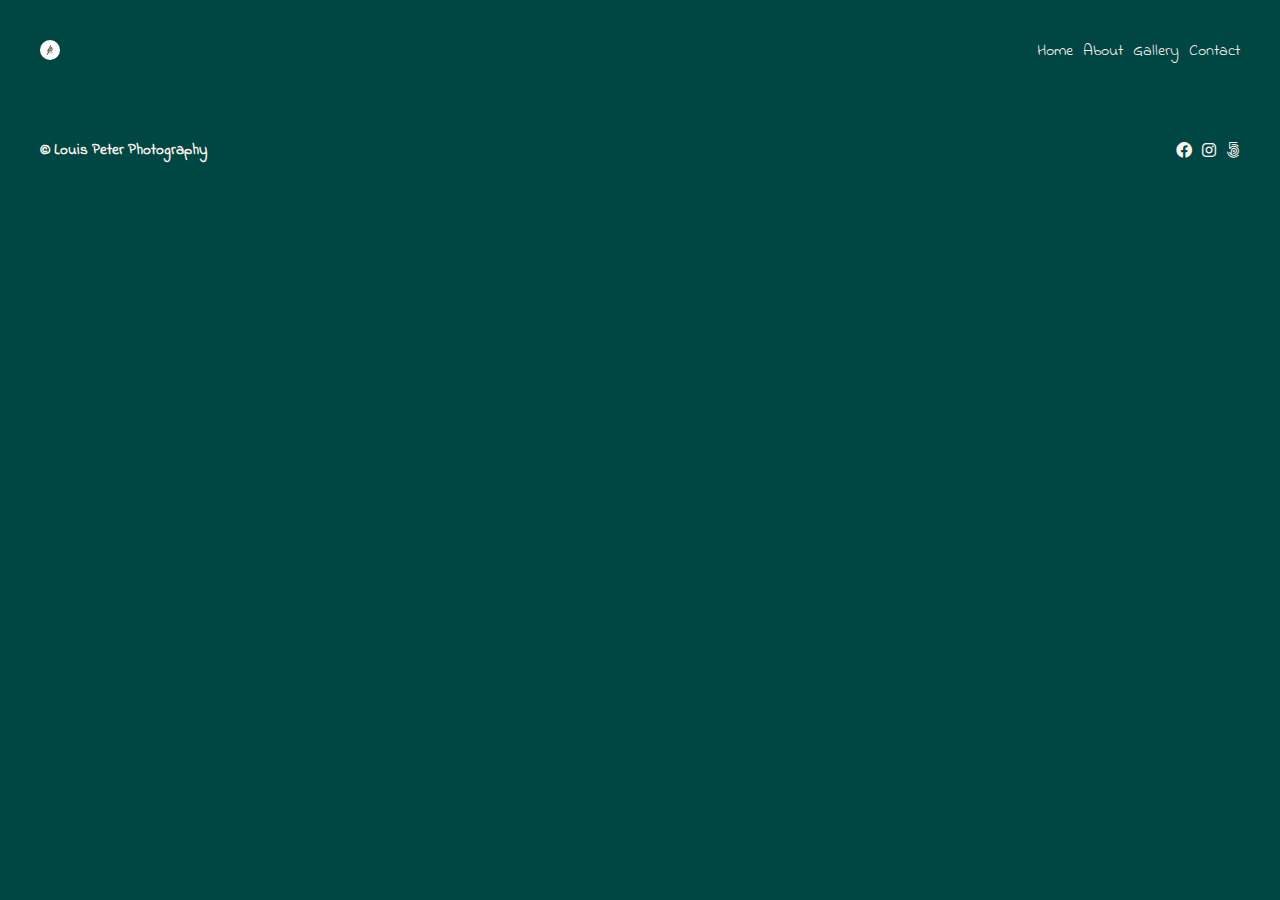
==== about..html @ 99bb242d "fonts, positioning, content and more" ====
<head>
    <meta charset="UTF-8">
    <meta http-equiv="X-UA-Compatible" content="IE=edge">
    <meta name="viewport" content="width=device-width, initial-scale=1.0">
    <link rel="stylesheet" href="./fontawesome-free-6.3.0-web/css/all.css">
    <link rel="preconnect" href="https://fonts.googleapis.com">
    <link rel="preconnect" href="https://fonts.gstatic.com" crossorigin>
    <link href="https://fonts.googleapis.com/css2?family=Indie+Flower&family=Tilt+Warp&display=swap" rel="stylesheet">
    <link rel="stylesheet" href="./style.css">
    <title>Louis Peter Photography</title>
</head>

<body>
    <header>
        <div class="logo">
            <img src="./images/LP-01.jpg" alt="logo">
        </div>
        <nav>
            <ul>
                <li><a href="./home.html">Home</a></li>
                <li><a href="./about..html">About</a></li>
                <li><a href="./gallery.html">Gallery</a></li>
                <li><a href="./contact.html">Contact</a></li>
            </ul>
        </nav>
    </header>

    <main>

    </main>

    <footer>
        <div>
            <p>© Louis Peter Photography</p>
        </div>
        <div>
            <ul>
                <li><a href="https://www.facebook.com/louisclarencepeter" target="_blank"><i
                            class="fa-brands fa-facebook"></i></a></li>
                <li><a href="https://www.instagram.com/louispeterphotography/" target="_blank"><i
                            class="fa-brands fa-instagram"></i></a></li>
                <li><a href="https://500px.com/p/louisclarencepeters" target="_blank"><i
                            class="fa-brands fa-500px"></i></a>
                </li>
            </ul>
        </div>
    </footer>

</body>

</html>
---- style.css ----
* {
    box-sizing: border-box;
    font-family: 'Indie Flower', cursive;
    font-family: 'Tilt Warp', cursive;
}

html {
    font-size: 62.5%;
    display: table;
    margin: auto;
}

body {
    font-size: 16px;
    line-height: 1.5;
    background-color: #004643;
    width: 1200px;
    display: table-cell;
    vertical-align: middle;
}

header {
    width: 100%;
    height: 100px;
    background-color: #004643;
    display: flex;
    justify-content: space-between;
    align-items: center;
}

.logo img {
    width: 2rem;
    height: 2rem;
    border-radius: 50%;
}

footer {
    width: 100%;
    height: 100px;
    background-color: #004643;
    display: flex;
    justify-content: space-between;
    align-items: center;

}

footer p {
    font-size: 1.5rem;
    color: #fff3ec;
    text-align: center;
    margin: 0;
    padding: 0;
    font-family: 'Indie Flower', cursive;
}

h1 {
    grid-column: 1 / 9;
    grid-row: 1 / 2;
    text-align: center;
    font-size: 6rem;
    font-weight: 700;
    color: #fff3ec;
    margin: 0;
    padding: 0;
    z-index: 1;
    font-family: 'Tilt Warp', cursive;
}

p {
    font-size: 5rem;
    font-weight: 700;
    color: #fff3ec;
    text-align: center;
    margin: 0;
    padding: 0;
}

.p1 {
    grid-column: 1 / 9;
    grid-row: 3 / 3;
    text-align: center;
    font-size: 7rem;
    font-weight: 700;
    color: #fff3ec;
    margin: 0;
    padding: 0;
    z-index: 1;
    font-family: 'Tilt Warp', cursive;
}

.p2 {
    grid-column: 1 / 9;
    grid-row: 4 / 4;
    text-align: center;
    font-size: 7rem;
    font-weight: 700;
    color: #fff3ec;
    margin: 0;
    padding: 0;
    z-index: 1;
    font-family: 'Tilt Warp', cursive;
}

.p3 {
    grid-column: 1 / 9;
    grid-row: 5 / 5;
    text-align: center;
    font-size: 7rem;
    font-weight: 700;
    color: #fff3ec;
    margin: 0;
    padding: 0;
    z-index: 1;
    font-family: 'Tilt Warp', cursive;
}

button {
    font-size: 2.5rem;
    font-weight: 700;
    background-color: #fff3ec;
    border: none;
    border-radius: 5px;
    padding: 10px 20px;
    cursor: pointer;
    height: 4rem;
    grid-column: 4/6;
    grid-row: 8;
    z-index: 1;
    display: flex;
    justify-content: center;
    align-items: center;
    margin: 0 auto;
    margin-top: 3rem;
}

button a {
    color: #271c19;
}

button:hover {
    background-color: #e78fb3;
}

li {
    list-style: none;
}

a {
    text-decoration: none;
    color: #fff3ec;
    font-family: 'Indie Flower', cursive;
}

ul {
    padding: 0;
    margin: 0;
    display: flex;
    justify-content: space-between;
    width: 100%;
    gap: 1rem;
}

.i {
    width: 3rem;
    height: 3rem;
}

.i:hover {
    color: #e78fb3;
}

main {
    display: grid;
    grid-template-columns: repeat(8, 1fr);
    grid-template-rows: repeat(10, 1fr);
}

.item1 {
    grid-column: 1 / 3;
    grid-row: 1 / 3;
    background-image: url(./images/IMG_6039.jpg);
    background-size: cover;
    background-position: center;
}

.item2 {
    grid-column: 5/ 7;
    grid-row: 2 / 4;
    background-image: url(./images/IMG_5282.jpg);
    background-size: cover;
    background-position: center;
}

.item3 {
    grid-column: 2 / 5;
    grid-row: 3/ 6;
    background-image: url(./images/IMG_0080.jpg);
    background-size: cover;
    background-position: center;
}

.item4 {
    grid-column: 4 / 8;
    grid-row: 5 / 8;
    background-image: url(./images/IMG_0850.jpg);
    background-size: cover;
    background-position: center;
}

.item5 {
    grid-column: 2/ 5;
    grid-row: 9 / 11;
    background-image: url(./images/IMG_4699.jpg);
    background-size: cover;
    background-position: center;
}

.item6 {
    grid-column: 7 / 10;
    grid-row: 8 / 11;
    background-image: url(./images/IMG_1683.jpg);
    background-position: center;
    background-size: cover;
}

.item7 {
    grid-column: 7 / 10;
    grid-row: 1 / 5;
    background-image: url(./images/IMG_2062.jpg);
    background-position: center;
    background-size: cover;
}

.item8 {
    grid-column: 1 / 3;
    grid-row: 5 / 9;
    background-image: url(./images/IMG_3733.jpg);
    background-size: cover;
    background-position: center;
    background-size: cover;
}
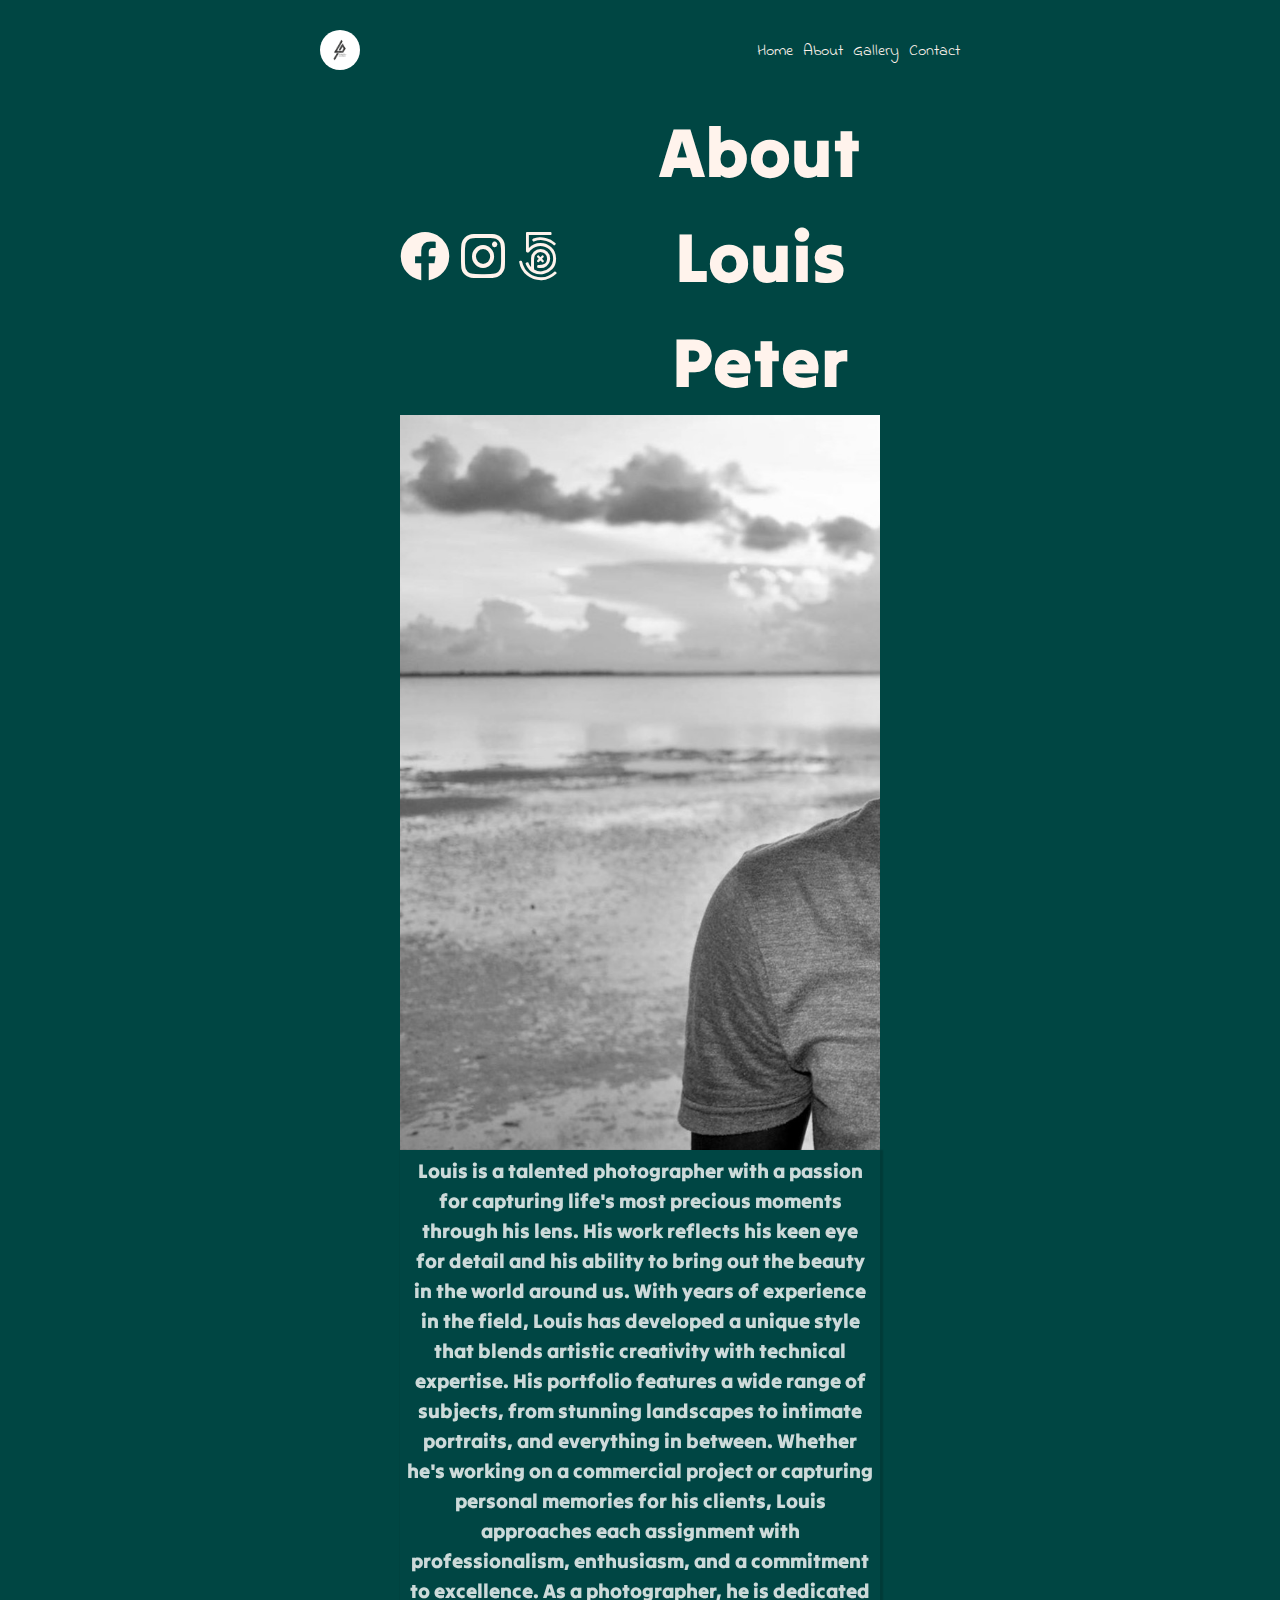
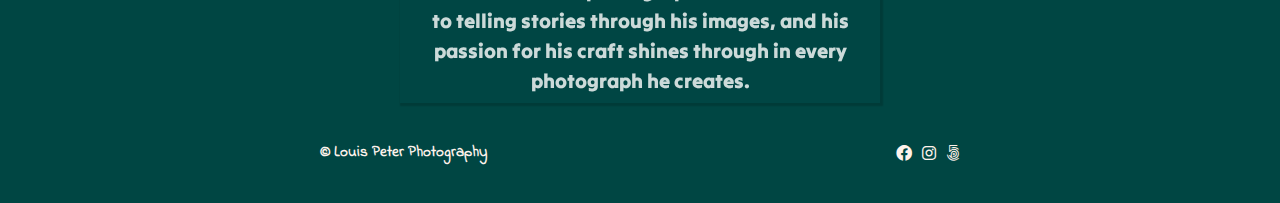
==== commit c9b047dc: "style and resposivity" ====
--- a/about..html
+++ b/about..html
@@ -25,7 +25,34 @@
         </nav>
     </header>
 
-    <main>
+    <main class="about">
+
+        <h2>About <br> Louis Peter</h2>
+        <div class="socials">
+            <ul>
+                <li><a href="https://www.facebook.com/louisclarencepeter" target="_blank"><i
+                            class="fa-brands fa-facebook"></i></a></li>
+                <li><a href="https://www.instagram.com/louispeterphotography/" target="_blank"><i
+                            class="fa-brands fa-instagram"></i></a></li>
+                <li><a href="https://500px.com/p/louisclarencepeters" target="_blank"><i
+                            class="fa-brands fa-500px"></i></a>
+                </li>
+            </ul>
+        </div>
+        <div class="me">
+        </div>
+
+        <div  class="aboutlouis">
+            <p>Louis is a talented photographer with a passion for capturing life's most precious moments through his
+                lens. His work reflects his keen eye for detail and his ability to bring out the beauty in the world
+                around us. With years of experience in the field, Louis has developed a unique style that blends
+                artistic creativity with technical expertise. His portfolio features a wide range of subjects, from
+                stunning landscapes to intimate portraits, and everything in between. Whether he's working on a
+                commercial project or capturing personal memories for his clients, Louis approaches each assignment with
+                professionalism, enthusiasm, and a commitment to excellence. As a photographer, he is dedicated to
+                telling stories through his images, and his passion for his craft shines through in every photograph he
+                creates.</p>
+        </div>
 
     </main>
 
--- a/style.css
+++ b/style.css
@@ -7,16 +7,17 @@
 html {
     font-size: 62.5%;
     display: table;
-    margin: auto;
+    margin: 0 auto;
 }
 
 body {
     font-size: 16px;
     line-height: 1.5;
     background-color: #004643;
-    width: 1200px;
     display: table-cell;
     vertical-align: middle;
+    height: 100vh;
+    width: 50vw;
 }
 
 header {
@@ -29,8 +30,8 @@
 }
 
 .logo img {
-    width: 2rem;
-    height: 2rem;
+    width: 4rem;
+    height: 4rem;
     border-radius: 50%;
 }
 
@@ -41,7 +42,6 @@
     display: flex;
     justify-content: space-between;
     align-items: center;
-
 }
 
 footer p {
@@ -52,6 +52,7 @@
     padding: 0;
     font-family: 'Indie Flower', cursive;
 }
+
 
 h1 {
     grid-column: 1 / 9;
@@ -117,7 +118,7 @@
 button {
     font-size: 2.5rem;
     font-weight: 700;
-    background-color: #fff3ec;
+    background-color: #f9bc60;
     border: none;
     border-radius: 5px;
     padding: 10px 20px;
@@ -134,11 +135,11 @@
 }
 
 button a {
-    color: #271c19;
+    color: #001e1d;
 }
 
 button:hover {
-    background-color: #e78fb3;
+    background-color: #fffffe;
 }
 
 li {
@@ -169,10 +170,20 @@
     color: #e78fb3;
 }
 
-main {
+.home,
+.about {
     display: grid;
     grid-template-columns: repeat(8, 1fr);
     grid-template-rows: repeat(10, 1fr);
+}
+
+.socials {
+    grid-column: 2 / 4;
+    grid-row: 2 / 3;
+    display: flex;
+    justify-content: center;
+    align-items: center;
+    font-size: 5rem;
 }
 
 .item1 {
@@ -238,4 +249,459 @@
     background-size: cover;
     background-position: center;
     background-size: cover;
+}
+
+.back-to-top {
+    position: fixed;
+    bottom: 50px;
+    z-index: 99;
+    font-size: 16px;
+    border: none;
+    outline: none;
+    color: #fff;
+    cursor: pointer;
+    padding: 10px 15px;
+    border-radius: 4px;
+    left: 50%;
+    transform: translateX(-50%);
+}
+
+.back-to-top:hover {
+    background-color: #f9bc60;
+}
+
+h2 {
+    font-size: 7rem;
+    font-weight: 700;
+    color: #fff3ec;
+    text-align: center;
+    margin: 0;
+    padding: 0;
+    font-family: 'Tilt Warp', cursive;
+    grid-column: 5/8;
+    grid-row: 1/4;
+    z-index: 1;
+}
+
+.me {
+    grid-column: 2/8;
+    grid-row: 4/11;
+    background-image: url(./images/louis.jpg);
+    background-position: cover;
+    background-size: cover;
+}
+
+.aboutlouis {
+    grid-column: 2/8;
+    grid-row: 11/11;
+    opacity: 0.8;
+    z-index: 1;
+    box-shadow: 0.125rem 0.125rem 0.125rem 0.125rem rgba(0, 0, 0, 0.2);
+    backdrop-filter: blur(00.625rem);
+    padding: 0.625rem;
+}
+
+.aboutlouis p {
+    font-size: 2rem;
+    font-weight: 100;
+    color: white;
+    text-align: center;
+    margin: 0;
+    padding: 0;
+    font-family: 'Tilt Warp', cursive;
+}
+
+.container {
+    display: grid;
+    grid-template-columns: repeat(12, 1fr);
+    grid-template-rows: 20rem, 30rem, 40rem, 50rem, 20rem, 20rem, 20rem, 30rem, 50rem, 50rem, 50rem, 20rem, 30rem, 40rem, 50rem, 20rem, 20rem, 20rem, 30rem, 50rem, 50rem, 50rem;
+    gap: 1rem;
+    max-height: max-content;
+}
+
+.container img {
+    width: 100%;
+    height: 100%;
+    object-fit: cover;
+}
+
+.pic1 {
+    grid-column: 1 / 5;
+    grid-row: 1 / 2;
+}
+
+.pic2 {
+    grid-column: 7 / 11;
+    grid-row: 1 / 2;
+}
+
+.pic3 {
+    grid-column: 5 / 7;
+    grid-row: 1 / 2;
+}
+
+.pic4 {
+    grid-column: 11 / 13;
+    grid-row: 1 / 2;
+}
+
+.pic5 {
+    grid-column: 1 / 3;
+    grid-row: 2 / 4;
+}
+
+.pic6 {
+    grid-column: 3 / 6;
+    grid-row: 2 / 3;
+}
+
+.pic7 {
+    grid-column: 6 / 11;
+    grid-row: 2 / 3;
+}
+
+.pic8 {
+    grid-column: 11 / 13;
+    grid-row: 2 / 3;
+}
+
+.pic9 {
+    grid-column: 3 / 5;
+    grid-row: 3 / 4;
+}
+
+.pic10 {
+    grid-column: 5 / 8;
+    grid-row: 3 / 4;
+}
+
+.pic11 {
+    grid-column: 6 / 12;
+    grid-row: 3 / 4;
+}
+
+.pic12 {
+    grid-column: 11 / 13;
+    grid-row: 4 / 5;
+
+}
+
+.pic13 {
+    grid-column: 1 / 3;
+    grid-row: 4 / 5;
+}
+
+.pic14 {
+    grid-column: 3 / 6;
+    grid-row: 4 / 5;
+}
+
+.pic15 {
+    grid-column: 6 / 8;
+    grid-row: 4 / 5;
+}
+
+.pic16 {
+    grid-column: 3 / 11;
+    grid-row: 4 / 5;
+}
+
+.pic17 {
+    grid-column: 1 / 3;
+    grid-row: 5 / 6;
+}
+
+.pic18 {
+    grid-column: 1 / 4;
+    grid-row: 5 / 6;
+}
+
+.pic19 {
+    grid-column: 11 / 13;
+    grid-row: 6 / 7;
+}
+
+.pic20 {
+    grid-column: 1 / 5;
+    grid-row: 6 / 7;
+}
+
+.pic21 {
+    grid-column: 1 / 3;
+    grid-row: 4/ 5;
+}
+
+.pic22 {
+    grid-column: 1 / 3;
+    grid-row: 8 / 9;
+}
+
+.pic23 {
+    grid-column: 4 / 8;
+    grid-row: 18 / 19;
+}
+
+.pic24 {
+    grid-column: 8 / 11;
+    grid-row: 6 / 7;
+}
+
+.pic25 {
+    grid-column: 1 / 3;
+    grid-row: 7 / 8;
+}
+
+.pic26 {
+    grid-column: 3 / 9;
+    grid-row: 7 / 10;
+}
+
+.pic27 {
+    grid-column: 8 / 11;
+    grid-row: 3 / 4;
+}
+
+.pic28 {
+    grid-column: 8 / 11;
+    grid-row: 18 / 19;
+}
+
+.pic29 {
+    grid-column: 11 / 13;
+    grid-row: 3 / 4;
+}
+
+.pic30 {
+    grid-column: 3 / 6;
+    grid-row: 18 / 17;
+}
+
+.pic31 {
+    grid-column: 11 / 13;
+    grid-row: 10 / 11;
+}
+
+.pic32 {
+    grid-column: 9 / 13;
+    grid-row: 9 / 10;
+}
+
+.pic33 {
+    grid-column: 1 / 3;
+    grid-row: 9 / 10;
+}
+
+.pic34 {
+    grid-column: 9 / 13;
+    grid-row: 7 / 7;
+}
+
+.pic35 {
+    grid-column: 5 / 8;
+    grid-row: 6 / 7;
+}
+
+.pic37 {
+    grid-column: 1 / 3;
+    grid-row: 10 / 11;
+}
+
+.pic38 {
+    grid-column: 8 / 13;
+    grid-row: 15 / 16;
+}
+
+.pic39 {
+    grid-column: 9 / 13;
+    grid-row: 8 / 9;
+}
+
+.pic40 {
+    grid-column: 9 / 11;
+    grid-row: 5 / 6;
+}
+
+.pic41 {
+    grid-column: 1 / 3;
+    grid-row: 11 / 12;
+}
+
+
+.pic43 {
+    grid-column: 11 / 13;
+    grid-row: 5 / 6;
+}
+
+.pic44 {
+    grid-column: 3 / 11;
+    grid-row: 10 / 12;
+}
+
+.pic45 {
+    grid-column: 1 / 3;
+    grid-row: 12 / 13;
+}
+
+.pic46 {
+    grid-column: 1 / 5;
+    grid-row: 12 / 13;
+}
+
+.pic47 {
+    grid-column: 11 / 13;
+    grid-row: 11 / 13;
+}
+
+.pic48 {
+    grid-column: 11 / 13;
+    grid-row: 13 / 14;
+}
+
+.pic49 {
+    grid-column: 9 / 13;
+    grid-row: 16 / 17;
+}
+
+.pic50 {
+    grid-column: 1 / 6;
+    grid-row: 13 / 14;
+}
+
+.pic51 {
+    grid-column: 11 / 13;
+    grid-row: 14 / 15;
+}
+
+.pic52 {
+    grid-column: 5 / 11;
+    grid-row: 12 / 13;
+}
+
+.pic53 {
+    grid-column: 1 / 3;
+    grid-row: 14 / 15;
+}
+
+.pic54 {
+    grid-column: 3 / 9;
+    grid-row: 14 / 15;
+}
+
+.pic55 {
+    grid-column: 9 / 13;
+    grid-row: 14 / 15;
+}
+
+.pic57 {
+    grid-column: 1 / 4;
+    grid-row: 18 / 19;
+}
+
+.pic56 {
+    grid-column: 1 / 4;
+    grid-row: 15 / 16;
+}
+
+.pic59 {
+    grid-column: 6 / 13;
+    grid-row: 17 / 18;
+}
+
+.pic60 {
+    grid-column: 6 / 11;
+    grid-row: 13 / 14;
+}
+
+.pic61 {
+    grid-column: 1 / 3;
+    grid-row: 17 / 18;
+}
+
+.pic62 {
+    grid-column: 1 / 9;
+    grid-row: 16 / 17;
+}
+
+.pic63 {
+    grid-column: 4 / 9;
+    grid-row: 5 / 6;
+}
+
+.pic64 {
+    grid-column: 11 / 13;
+    grid-row: 18 / 19;
+}
+
+.pic65 {
+    grid-column: 11 / 13;
+    grid-row: 4 / 5;
+}
+
+.pic66 {
+    grid-column: 4 / 8;
+    grid-row: 15 / 16;
+}
+
+@media screen and (max-width: 480px) {
+
+    body {
+        width: 100vh;
+    }
+
+    .home {
+        height: 76vh;
+    }
+
+    .home h1 {
+        font-size: 3rem;
+    }
+
+    .home p {
+        font-size: 3rem;
+    }
+
+    header {
+        height: 10vh;
+        width: 100vw;
+    }
+
+    button {
+        font-size: 1.5rem;
+        font-weight: 700;
+        background-color: #f9bc60;
+        border: none;
+        border-radius: 5px;
+        padding: 10px 20px;
+        cursor: pointer;
+        height: 4rem;
+        grid-column: 4/6;
+        grid-row: 8;
+        z-index: 1;
+        display: flex;
+        justify-content: center;
+        align-items: center;
+        margin: 0 auto;
+        margin-top: 1rem;
+    }
+
+    .about {
+        height: 76vh;
+    }
+
+    .about h2 {
+        font-size: 2rem;
+    }
+
+    .socials {
+        font-size: 3rem;
+    }
+
+    .me{
+        height: 25vh;
+    }
+
+    .aboutlouis p {
+        font-size: 1.1rem;
+    }
+
 }